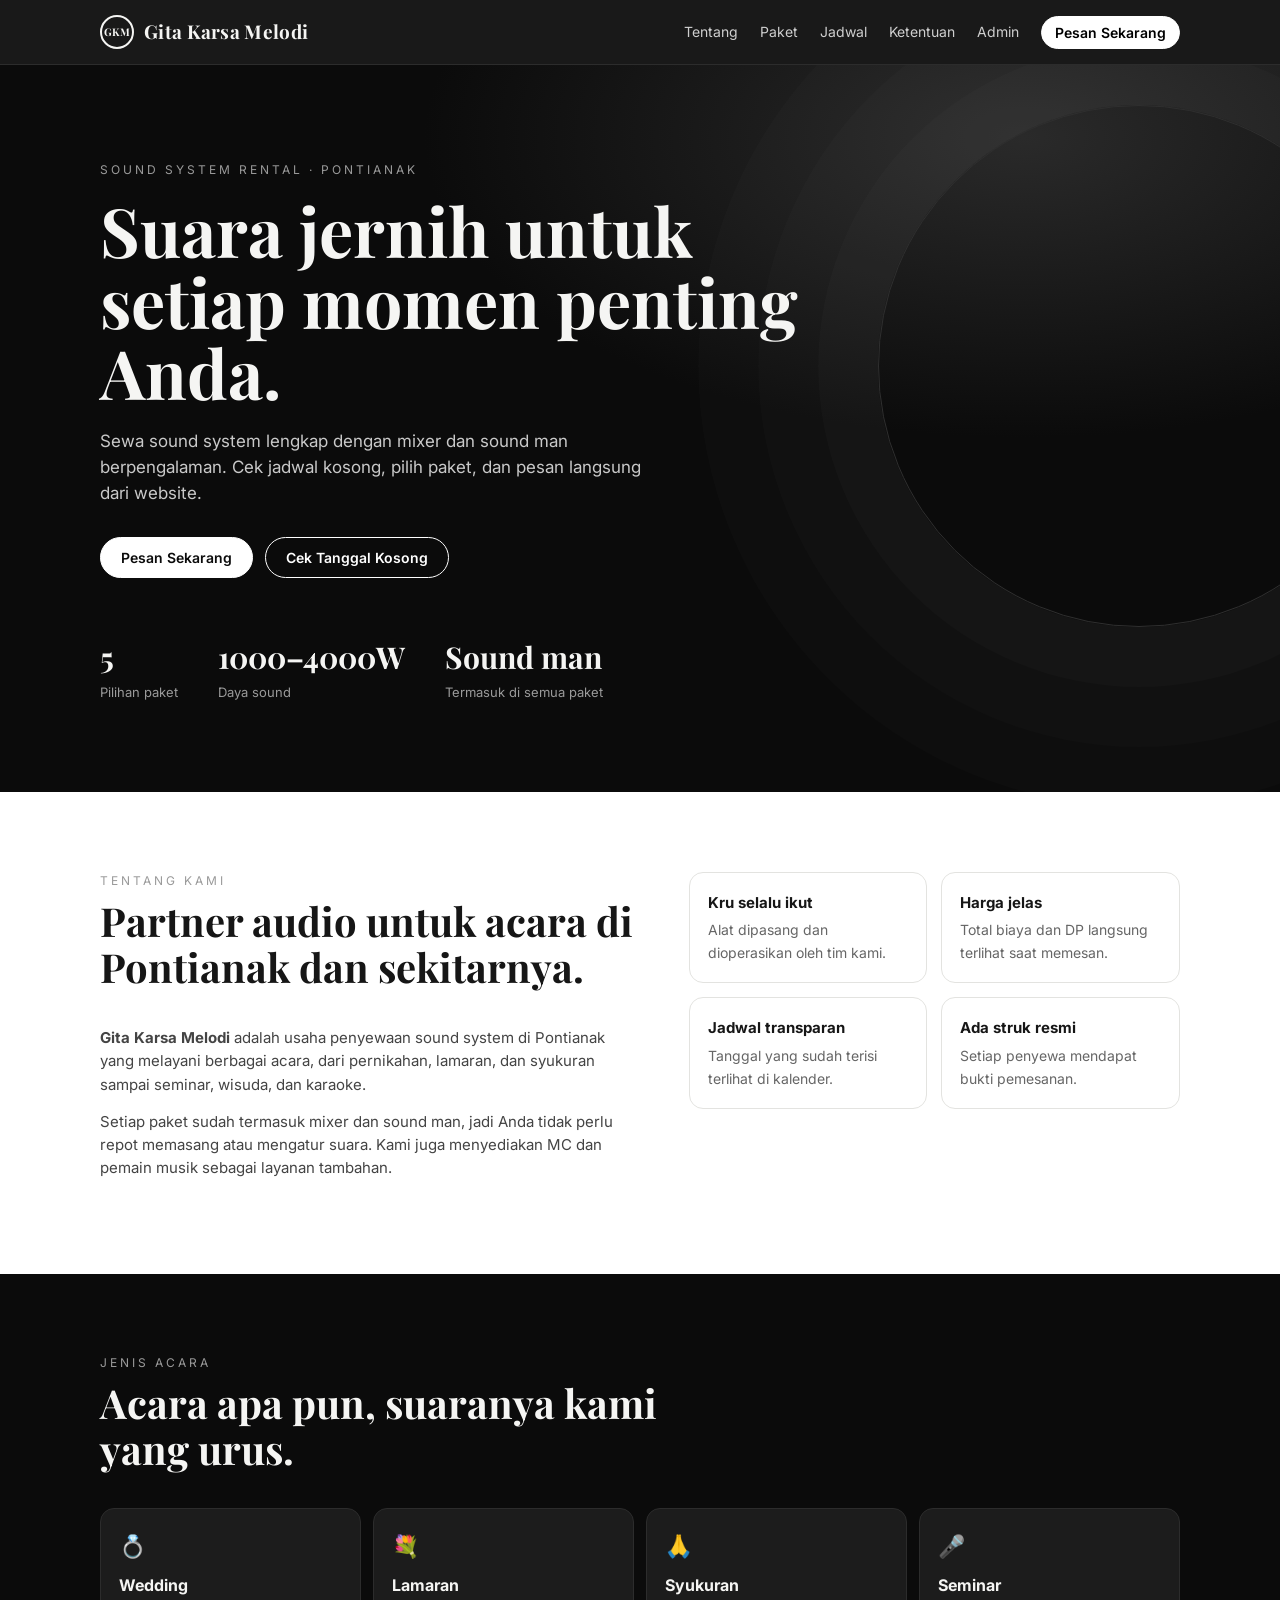
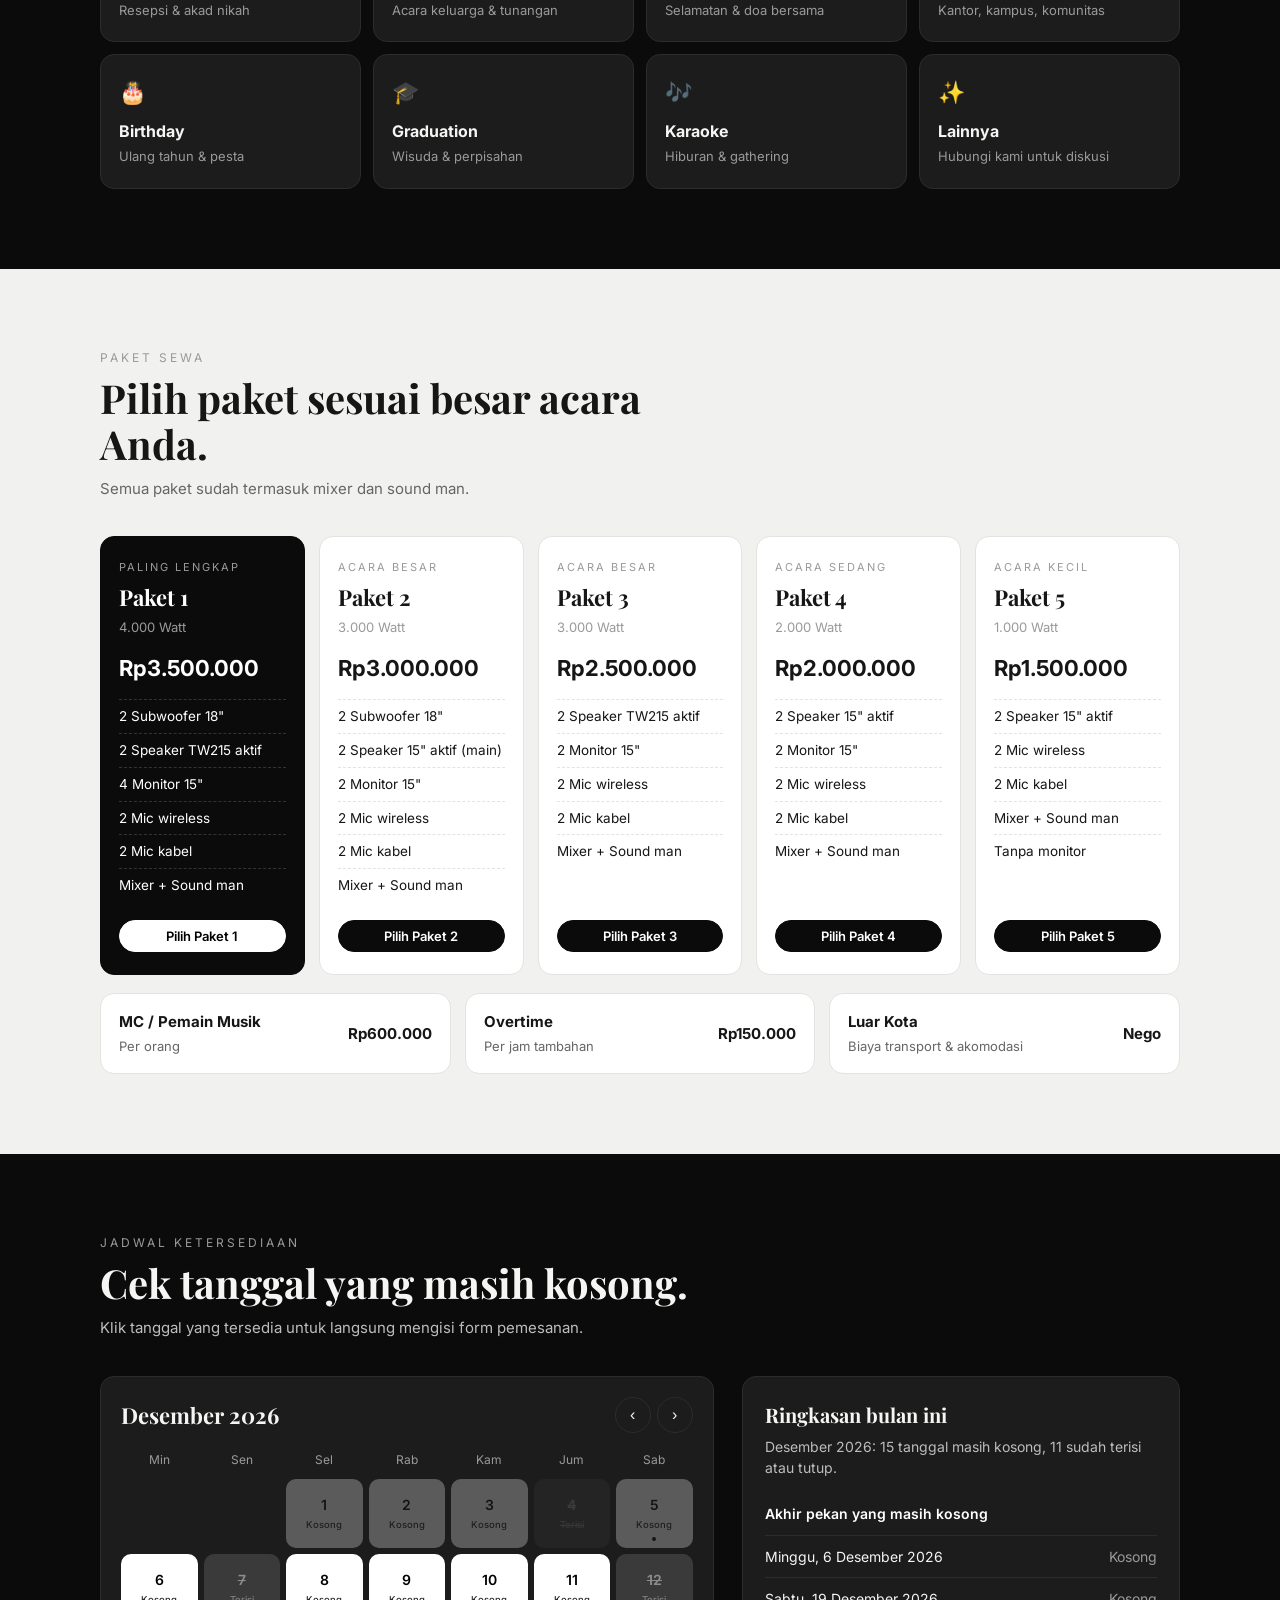
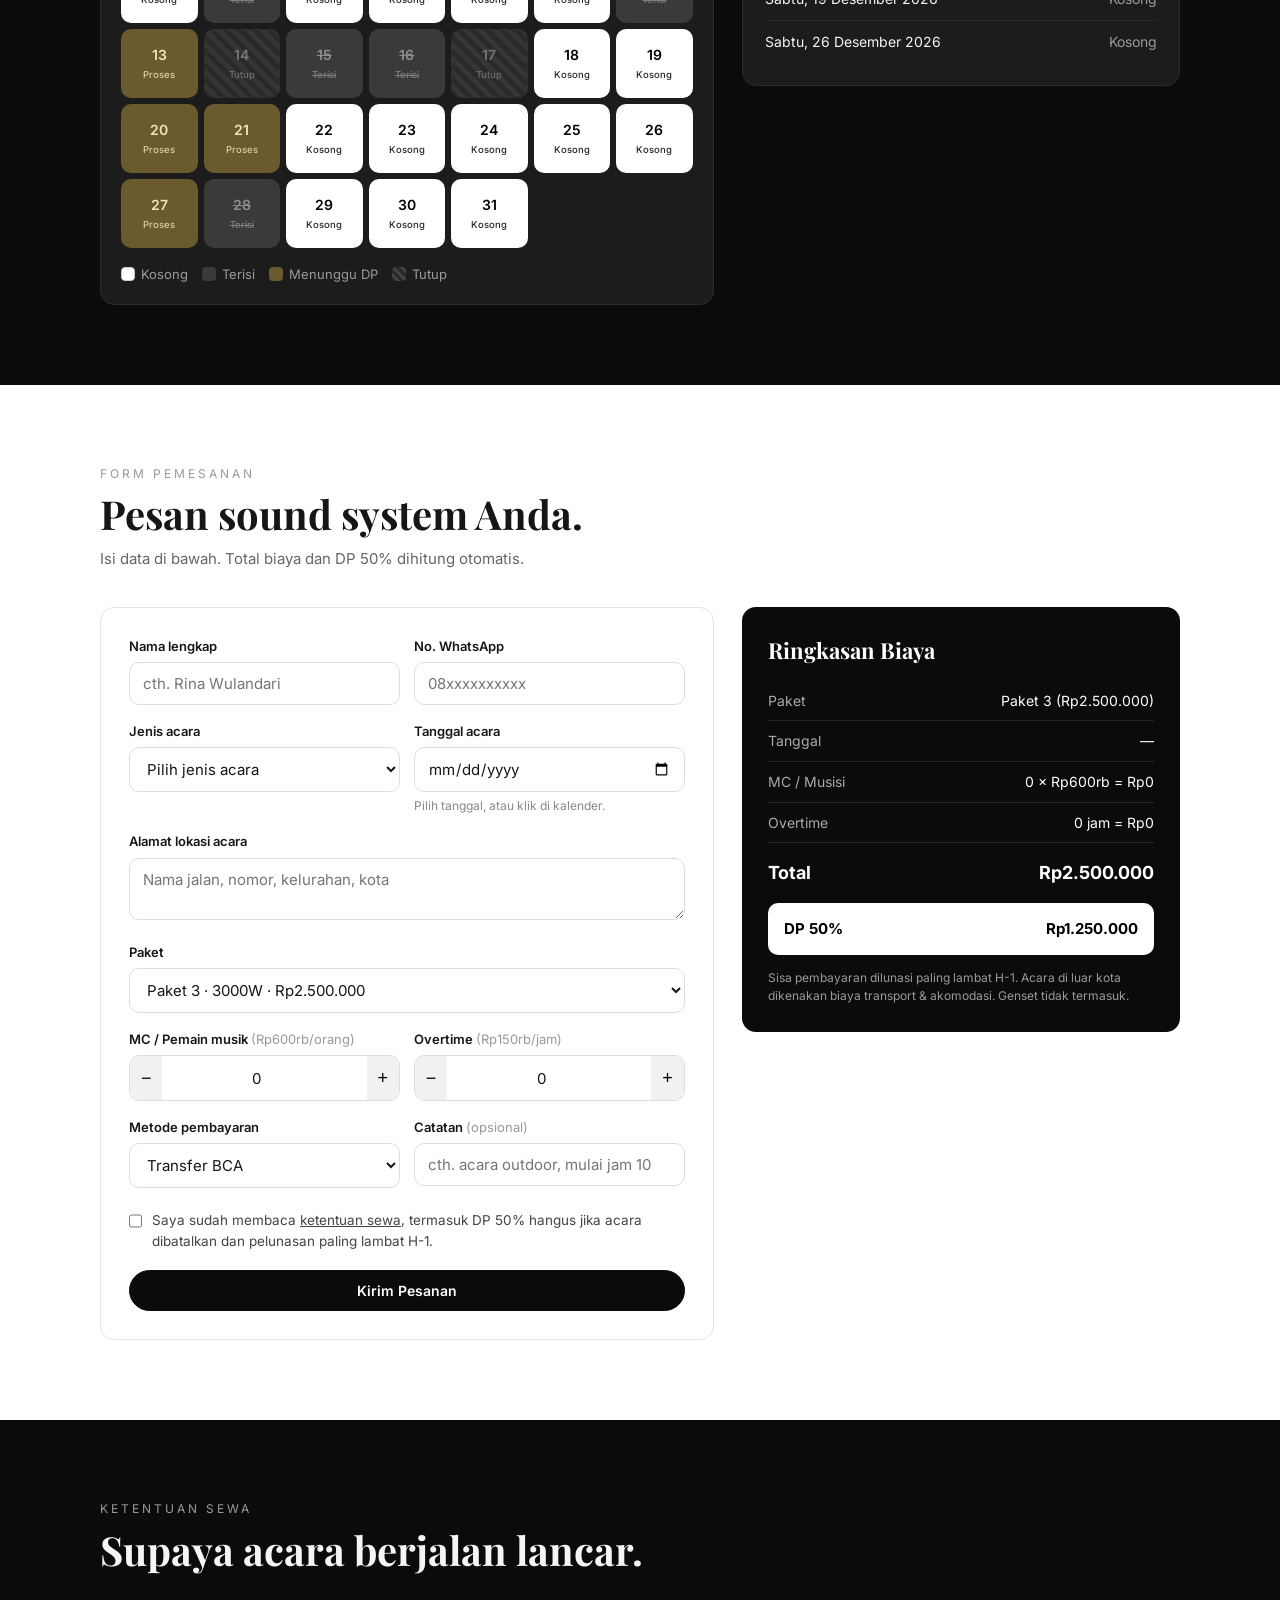
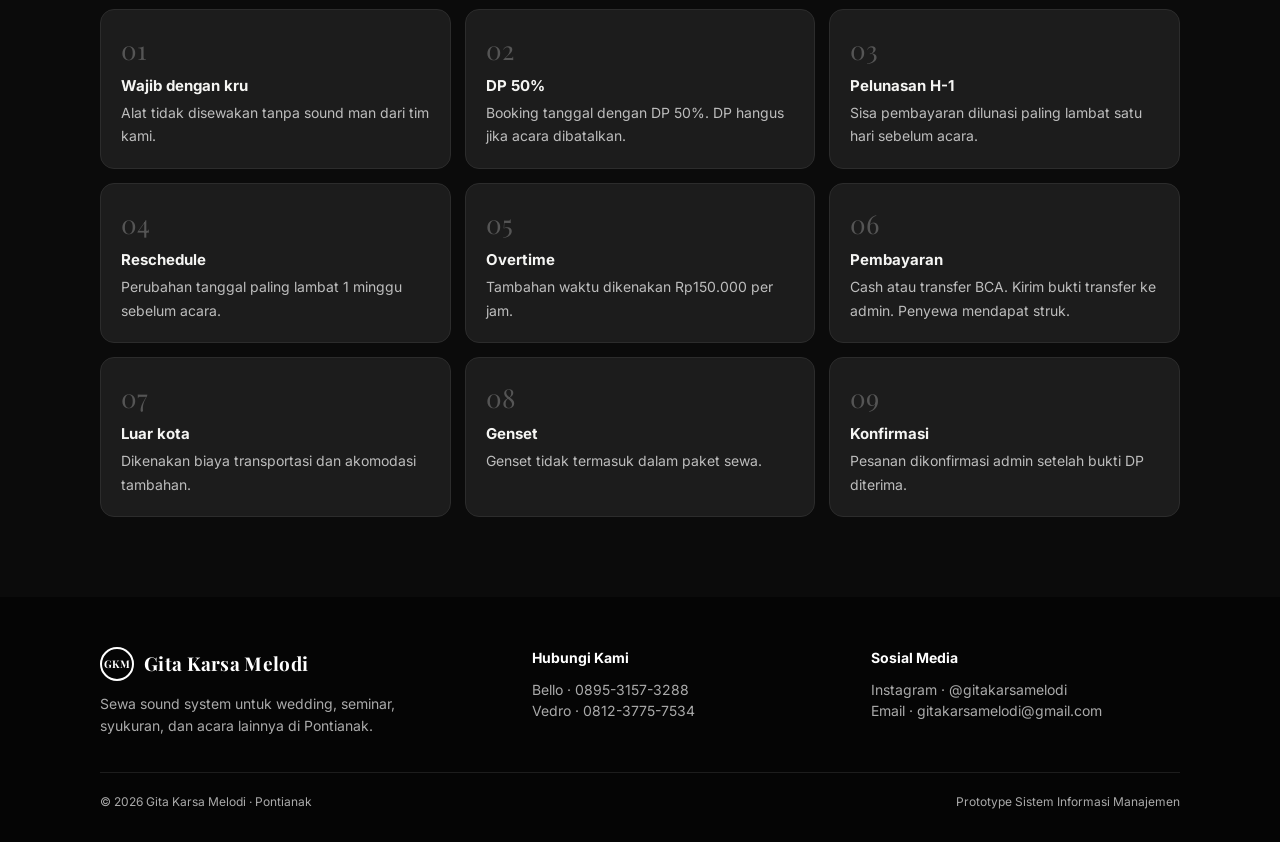
==== index.html @ 129b492a "Add files via upload" ====
<!DOCTYPE html>
<html lang="id">
<head>
  <meta charset="UTF-8">
  <meta name="viewport" content="width=device-width, initial-scale=1.0">
  <title>Gita Karsa Melodi — Sewa Sound System Pontianak</title>
  <link rel="stylesheet" href="assets/style.css">
</head>
<body>

<!-- ================= NAVBAR ================= -->
<nav class="nav">
  <div class="container">
    <a href="#top" class="logo">
      <span class="logo-mark">GKM</span>
      <span class="logo-text">Gita Karsa Melodi</span>
    </a>
    <div class="nav-links">
      <a href="#tentang">Tentang</a>
      <a href="#paket">Paket</a>
      <a href="#jadwal">Jadwal</a>
      <a href="#ketentuan">Ketentuan</a>
      <a href="admin.html">Admin</a>
      <a href="#pesan" class="btn btn-light btn-sm">Pesan Sekarang</a>
    </div>
  </div>
</nav>

<!-- ================= HERO ================= -->
<header class="hero" id="top">
  <div class="container">
    <div class="eyebrow">Sound System Rental · Pontianak</div>
    <h1>Suara jernih untuk setiap momen penting Anda.</h1>
    <p>Sewa sound system lengkap dengan mixer dan sound man berpengalaman. Cek jadwal kosong, pilih paket, dan pesan langsung dari website.</p>
    <div class="actions">
      <a href="#pesan" class="btn btn-light">Pesan Sekarang</a>
      <a href="#jadwal" class="btn btn-ghost-light">Cek Tanggal Kosong</a>
    </div>
    <div class="hero-stats">
      <div><b>5</b><span>Pilihan paket</span></div>
      <div><b>1000–4000W</b><span>Daya sound</span></div>
      <div><b>Sound man</b><span>Termasuk di semua paket</span></div>
    </div>
  </div>
</header>

<!-- ================= TENTANG ================= -->
<section id="tentang">
  <div class="container about-grid">
    <div>
      <div class="section-head">
        <div class="eyebrow">Tentang Kami</div>
        <h2>Partner audio untuk acara di Pontianak dan sekitarnya.</h2>
      </div>
      <p><b>Gita Karsa Melodi</b> adalah usaha penyewaan sound system di Pontianak yang melayani berbagai acara, dari pernikahan, lamaran, dan syukuran sampai seminar, wisuda, dan karaoke.</p>
      <p>Setiap paket sudah termasuk mixer dan sound man, jadi Anda tidak perlu repot memasang atau mengatur suara. Kami juga menyediakan MC dan pemain musik sebagai layanan tambahan.</p>
    </div>
    <div class="values">
      <div class="value"><b>Kru selalu ikut</b><span>Alat dipasang dan dioperasikan oleh tim kami.</span></div>
      <div class="value"><b>Harga jelas</b><span>Total biaya dan DP langsung terlihat saat memesan.</span></div>
      <div class="value"><b>Jadwal transparan</b><span>Tanggal yang sudah terisi terlihat di kalender.</span></div>
      <div class="value"><b>Ada struk resmi</b><span>Setiap penyewa mendapat bukti pemesanan.</span></div>
    </div>
  </div>
</section>

<!-- ================= JENIS ACARA ================= -->
<section class="section-dark">
  <div class="container">
    <div class="section-head">
      <div class="eyebrow">Jenis Acara</div>
      <h2>Acara apa pun, suaranya kami yang urus.</h2>
    </div>
    <div class="events">
      <div class="event"><div class="ic">💍</div><b>Wedding</b><span>Resepsi & akad nikah</span></div>
      <div class="event"><div class="ic">💐</div><b>Lamaran</b><span>Acara keluarga & tunangan</span></div>
      <div class="event"><div class="ic">🙏</div><b>Syukuran</b><span>Selamatan & doa bersama</span></div>
      <div class="event"><div class="ic">🎤</div><b>Seminar</b><span>Kantor, kampus, komunitas</span></div>
      <div class="event"><div class="ic">🎂</div><b>Birthday</b><span>Ulang tahun & pesta</span></div>
      <div class="event"><div class="ic">🎓</div><b>Graduation</b><span>Wisuda & perpisahan</span></div>
      <div class="event"><div class="ic">🎶</div><b>Karaoke</b><span>Hiburan & gathering</span></div>
      <div class="event"><div class="ic">✨</div><b>Lainnya</b><span>Hubungi kami untuk diskusi</span></div>
    </div>
  </div>
</section>

<!-- ================= PAKET ================= -->
<section id="paket" class="section-soft">
  <div class="container">
    <div class="section-head">
      <div class="eyebrow">Paket Sewa</div>
      <h2>Pilih paket sesuai besar acara Anda.</h2>
      <p>Semua paket sudah termasuk mixer dan sound man.</p>
    </div>
    <div class="packages" id="packageList"></div>
    <div class="addons">
      <div class="addon"><div><b>MC / Pemain Musik</b><br><span>Per orang</span></div><b>Rp600.000</b></div>
      <div class="addon"><div><b>Overtime</b><br><span>Per jam tambahan</span></div><b>Rp150.000</b></div>
      <div class="addon"><div><b>Luar Kota</b><br><span>Biaya transport & akomodasi</span></div><b>Nego</b></div>
    </div>
  </div>
</section>

<!-- ================= JADWAL ================= -->
<section id="jadwal" class="section-dark">
  <div class="container">
    <div class="section-head">
      <div class="eyebrow">Jadwal Ketersediaan</div>
      <h2>Cek tanggal yang masih kosong.</h2>
      <p>Klik tanggal yang tersedia untuk langsung mengisi form pemesanan.</p>
    </div>
    <div class="cal-wrap">
      <div class="cal" id="calendar"></div>
      <div class="cal-side">
        <h4>Ringkasan bulan ini</h4>
        <p id="monthSummary">—</p>
        <ul class="upcoming" id="freeWeekends"></ul>
      </div>
    </div>
  </div>
</section>

<!-- ================= FORM PEMESANAN ================= -->
<section id="pesan">
  <div class="container">
    <div class="section-head">
      <div class="eyebrow">Form Pemesanan</div>
      <h2>Pesan sound system Anda.</h2>
      <p>Isi data di bawah. Total biaya dan DP 50% dihitung otomatis.</p>
    </div>
    <div class="order-grid">
      <form class="form-card" id="orderForm" novalidate>
        <div class="form-row">
          <div class="field" data-f="name">
            <label>Nama lengkap</label>
            <input type="text" id="fName" placeholder="cth. Rina Wulandari">
            <div class="err">Nama wajib diisi.</div>
          </div>
          <div class="field" data-f="phone">
            <label>No. WhatsApp</label>
            <input type="tel" id="fPhone" placeholder="08xxxxxxxxxx">
            <div class="err">Masukkan nomor HP yang valid (10–13 digit).</div>
          </div>
        </div>
        <div class="form-row">
          <div class="field" data-f="event">
            <label>Jenis acara</label>
            <select id="fEvent"></select>
            <div class="err">Pilih jenis acara.</div>
          </div>
          <div class="field" data-f="date">
            <label>Tanggal acara</label>
            <input type="date" id="fDate">
            <div class="hint" id="dateHint">Pilih tanggal, atau klik di kalender.</div>
            <div class="err" id="dateErr">Tanggal tidak tersedia.</div>
          </div>
        </div>
        <div class="field" data-f="address">
          <label>Alamat lokasi acara</label>
          <textarea id="fAddress" rows="2" placeholder="Nama jalan, nomor, kelurahan, kota"></textarea>
          <div class="err">Alamat wajib diisi.</div>
        </div>
        <div class="field" data-f="pkg">
          <label>Paket</label>
          <select id="fPkg"></select>
        </div>
        <div class="form-row">
          <div class="field">
            <label>MC / Pemain musik <em>(Rp600rb/orang)</em></label>
            <div class="stepper"><button type="button" data-step="fAddon" data-d="-1">−</button><input type="number" id="fAddon" value="0" min="0" max="10"><button type="button" data-step="fAddon" data-d="1">+</button></div>
          </div>
          <div class="field">
            <label>Overtime <em>(Rp150rb/jam)</em></label>
            <div class="stepper"><button type="button" data-step="fOvertime" data-d="-1">−</button><input type="number" id="fOvertime" value="0" min="0" max="12"><button type="button" data-step="fOvertime" data-d="1">+</button></div>
          </div>
        </div>
        <div class="form-row">
          <div class="field">
            <label>Metode pembayaran</label>
            <select id="fPayment"><option>Transfer BCA</option><option>Cash</option></select>
          </div>
          <div class="field">
            <label>Catatan <em>(opsional)</em></label>
            <input type="text" id="fNotes" placeholder="cth. acara outdoor, mulai jam 10">
          </div>
        </div>
        <label class="check"><input type="checkbox" id="fAgree"> <span>Saya sudah membaca <a href="#ketentuan">ketentuan sewa</a>, termasuk DP 50% hangus jika acara dibatalkan dan pelunasan paling lambat H-1.</span></label>
        <button type="submit" class="btn" id="submitBtn" style="width:100%">Kirim Pesanan</button>
      </form>

      <aside class="summary">
        <h4>Ringkasan Biaya</h4>
        <div class="sum-line"><span>Paket</span><span id="sPkg">—</span></div>
        <div class="sum-line"><span>Tanggal</span><span id="sDate">—</span></div>
        <div class="sum-line"><span>MC / Musisi</span><span id="sAddon">Rp0</span></div>
        <div class="sum-line"><span>Overtime</span><span id="sOt">Rp0</span></div>
        <div class="sum-total"><span>Total</span><span id="sTotal">Rp0</span></div>
        <div class="sum-dp"><span>DP 50%</span><span id="sDp">Rp0</span></div>
        <p class="sum-note">Sisa pembayaran dilunasi paling lambat H-1. Acara di luar kota dikenakan biaya transport & akomodasi. Genset tidak termasuk.</p>
      </aside>
    </div>
  </div>
</section>

<!-- ================= KETENTUAN ================= -->
<section id="ketentuan" class="section-dark">
  <div class="container">
    <div class="section-head">
      <div class="eyebrow">Ketentuan Sewa</div>
      <h2>Supaya acara berjalan lancar.</h2>
    </div>
    <div class="terms">
      <div class="term"><div class="num">01</div><b>Wajib dengan kru</b><span>Alat tidak disewakan tanpa sound man dari tim kami.</span></div>
      <div class="term"><div class="num">02</div><b>DP 50%</b><span>Booking tanggal dengan DP 50%. DP hangus jika acara dibatalkan.</span></div>
      <div class="term"><div class="num">03</div><b>Pelunasan H-1</b><span>Sisa pembayaran dilunasi paling lambat satu hari sebelum acara.</span></div>
      <div class="term"><div class="num">04</div><b>Reschedule</b><span>Perubahan tanggal paling lambat 1 minggu sebelum acara.</span></div>
      <div class="term"><div class="num">05</div><b>Overtime</b><span>Tambahan waktu dikenakan Rp150.000 per jam.</span></div>
      <div class="term"><div class="num">06</div><b>Pembayaran</b><span>Cash atau transfer BCA. Kirim bukti transfer ke admin. Penyewa mendapat struk.</span></div>
      <div class="term"><div class="num">07</div><b>Luar kota</b><span>Dikenakan biaya transportasi dan akomodasi tambahan.</span></div>
      <div class="term"><div class="num">08</div><b>Genset</b><span>Genset tidak termasuk dalam paket sewa.</span></div>
      <div class="term"><div class="num">09</div><b>Konfirmasi</b><span>Pesanan dikonfirmasi admin setelah bukti DP diterima.</span></div>
    </div>
  </div>
</section>

<!-- ================= FOOTER ================= -->
<footer>
  <div class="container">
    <div class="foot-grid">
      <div>
        <div class="logo"><span class="logo-mark" style="border-color:#fff;color:#fff">GKM</span><span class="logo-text">Gita Karsa Melodi</span></div>
        <p style="margin-top:12px;max-width:320px">Sewa sound system untuk wedding, seminar, syukuran, dan acara lainnya di Pontianak.</p>
      </div>
      <div>
        <h5>Hubungi Kami</h5>
        <p>Bello · <a href="https://wa.me/6289531573288" target="_blank">0895-3157-3288</a></p>
        <p>Vedro · <a href="https://wa.me/6281237757534" target="_blank">0812-3775-7534</a></p>
      </div>
      <div>
        <h5>Sosial Media</h5>
        <p>Instagram · @gitakarsamelodi</p>
        <p>Email · gitakarsamelodi@gmail.com</p>
      </div>
    </div>
    <div class="copy"><span>© 2026 Gita Karsa Melodi · Pontianak</span><span>Prototype Sistem Informasi Manajemen</span></div>
  </div>
</footer>

<!-- ================= MODAL STRUK ================= -->
<div class="modal-bg" id="receiptModal">
  <div class="modal" id="receipt"></div>
</div>
<div class="toast" id="toast"></div>

<script src="assets/data.js"></script>
<script src="assets/calendar.js"></script>
<script src="assets/app.js"></script>
</body>
</html>
---- assets/style.css ----
@import url('https://fonts.googleapis.com/css2?family=Inter:wght@400;500;600;700&family=Playfair+Display:wght@600;700&display=swap');

:root {
  --black: #0b0b0b;
  --ink: #161616;
  --card: #1c1c1c;
  --line: #2c2c2c;
  --muted: #9a9a9a;
  --white: #f5f5f3;
  --paper: #ffffff;
  --soft: #f1f1ef;
  --ok: #1f8a4c;
  --warn: #b7791f;
  --bad: #c0392b;
  --radius: 14px;
  --serif: 'Playfair Display', Georgia, serif;
  --sans: 'Inter', -apple-system, Segoe UI, Roboto, Arial, sans-serif;
}
* { box-sizing: border-box; margin: 0; padding: 0; }
html { scroll-behavior: smooth; }
body { font-family: var(--sans); background: var(--paper); color: var(--ink); line-height: 1.55; font-size: 15px; }
a { color: inherit; }
img { max-width: 100%; }
.container { max-width: 1120px; margin: 0 auto; padding: 0 20px; }

/* ---------- nav ---------- */
.nav { position: sticky; top: 0; z-index: 50; background: rgba(11,11,11,.94); backdrop-filter: blur(8px); color: var(--white); border-bottom: 1px solid var(--line); }
.nav .container { display: flex; align-items: center; justify-content: space-between; height: 64px; gap: 16px; }
.logo { display: flex; align-items: center; gap: 10px; text-decoration: none; }
.logo-mark { width: 34px; height: 34px; border: 2px solid var(--white); border-radius: 50%; display: grid; place-items: center; font-family: var(--serif); font-weight: 700; font-size: 10.5px; letter-spacing: .3px; flex-shrink: 0; }
.logo-text { font-family: var(--serif); font-size: 19px; font-weight: 700; letter-spacing: .3px; white-space: nowrap; }
.nav-links { display: flex; gap: 22px; align-items: center; }
.nav-links a { text-decoration: none; font-size: 14px; color: #cfcfcf; }
.nav-links a:hover { color: #fff; }
.nav-links a.btn-light { color: #000; }
.btn { display: inline-flex; align-items: center; justify-content: center; gap: 8px; padding: 11px 20px; border-radius: 999px; border: 1.5px solid var(--black); background: var(--black); color: #fff; font: 600 14px var(--sans); cursor: pointer; text-decoration: none; transition: .15s; }
.btn:hover { transform: translateY(-1px); }
.btn-light { background: #fff; color: var(--black); border-color: #fff; }
.btn-ghost { background: transparent; color: var(--black); }
.btn-ghost-light { background: transparent; color: #fff; border-color: #fff; }
.btn-sm { padding: 7px 13px; font-size: 13px; }
.btn-danger { background: var(--bad); border-color: var(--bad); }
.btn-ok { background: var(--ok); border-color: var(--ok); }
.btn:disabled { opacity: .4; cursor: not-allowed; transform: none; }

/* ---------- hero ---------- */
.hero { background: radial-gradient(1000px 500px at 80% 10%, #2a2a2a 0%, var(--black) 60%); color: var(--white); padding: 96px 0 88px; position: relative; overflow: hidden; }
.hero::after { content: ''; position: absolute; right: -120px; top: 40px; width: 520px; height: 520px; border-radius: 50%; border: 1px solid #2f2f2f; box-shadow: 0 0 0 60px rgba(255,255,255,.015), 0 0 0 120px rgba(255,255,255,.012), 0 0 0 180px rgba(255,255,255,.01); }
.hero .eyebrow { text-transform: uppercase; letter-spacing: 3px; font-size: 12px; color: var(--muted); }
.hero h1 { font-family: var(--serif); font-size: clamp(38px, 6vw, 68px); line-height: 1.05; margin: 14px 0 20px; max-width: 760px; }
.hero p { color: #c9c9c9; max-width: 560px; font-size: 17px; }
.hero .actions { display: flex; gap: 12px; margin-top: 30px; flex-wrap: wrap; position: relative; z-index: 1; }
.hero-stats { display: flex; gap: 40px; margin-top: 56px; flex-wrap: wrap; position: relative; z-index: 1; }
.hero-stats b { display: block; font-family: var(--serif); font-size: 30px; }
.hero-stats span { color: var(--muted); font-size: 13px; }

/* ---------- sections ---------- */
section { padding: 80px 0; }
.section-dark { background: var(--black); color: var(--white); }
.section-soft { background: var(--soft); }
.section-head { margin-bottom: 36px; max-width: 640px; }
.section-head .eyebrow { text-transform: uppercase; letter-spacing: 3px; font-size: 12px; color: var(--muted); }
.section-head h2 { font-family: var(--serif); font-size: clamp(28px, 4vw, 40px); line-height: 1.15; margin-top: 8px; }
.section-head p { color: #666; margin-top: 10px; }
.section-dark .section-head p { color: #bdbdbd; }

.about-grid { display: grid; grid-template-columns: 1.1fr 1fr; gap: 48px; align-items: start; }
.about-grid p { color: #444; margin-bottom: 14px; }
.values { display: grid; grid-template-columns: 1fr 1fr; gap: 14px; }
.value { border: 1px solid #e3e3e0; border-radius: var(--radius); padding: 18px; }
.value b { display: block; margin-bottom: 4px; }
.value span { color: #666; font-size: 14px; }

.events { display: grid; grid-template-columns: repeat(4, 1fr); gap: 12px; }
.event { border: 1px solid var(--line); border-radius: var(--radius); padding: 20px 18px; background: var(--card); }
.event .ic { font-size: 22px; }
.event b { display: block; margin-top: 10px; font-size: 16px; }
.event span { color: var(--muted); font-size: 13px; }

/* ---------- packages ---------- */
.packages { display: grid; grid-template-columns: repeat(5, 1fr); gap: 14px; }
.pkg { border: 1px solid #e3e3e0; border-radius: var(--radius); padding: 22px 18px; display: flex; flex-direction: column; background: #fff; transition: .15s; }
.pkg:hover { border-color: var(--black); }
.pkg.featured { background: var(--black); color: #fff; border-color: var(--black); }
.pkg .tag { font-size: 11px; text-transform: uppercase; letter-spacing: 2px; color: var(--muted); }
.pkg h3 { font-family: var(--serif); font-size: 22px; margin: 4px 0 2px; }
.pkg .watt { font-size: 13px; color: var(--muted); }
.pkg .price { font-size: 22px; font-weight: 700; margin: 14px 0; }
.pkg ul { list-style: none; font-size: 13.5px; flex: 1; margin-bottom: 18px; }
.pkg li { padding: 6px 0; border-top: 1px dashed #e3e3e0; }
.pkg.featured li { border-color: #333; }
.pkg .btn { width: 100%; }
.pkg.featured .btn { background: #fff; color: #000; border-color: #fff; }
.addons { display: grid; grid-template-columns: repeat(3, 1fr); gap: 14px; margin-top: 18px; }
.addon { background: #fff; border: 1px solid #e3e3e0; border-radius: var(--radius); padding: 16px 18px; display: flex; justify-content: space-between; gap: 12px; align-items: center; }
.addon b { font-size: 15px; }
.addon span { color: #666; font-size: 13px; }

/* ---------- calendar ---------- */
.cal-wrap { display: grid; grid-template-columns: 1.4fr 1fr; gap: 28px; align-items: start; }
.cal { background: var(--card); border: 1px solid var(--line); border-radius: var(--radius); padding: 20px; }
.cal-light { background: #fff; border-color: #e3e3e0; color: var(--ink); }
.cal-head { display: flex; justify-content: space-between; align-items: center; margin-bottom: 14px; }
.cal-head h3 { font-family: var(--serif); font-size: 22px; }
.cal-nav { display: flex; gap: 6px; }
.cal-nav button { width: 36px; height: 36px; border-radius: 50%; border: 1px solid var(--line); background: transparent; color: inherit; cursor: pointer; font-size: 16px; }
.cal-light .cal-nav button { border-color: #ddd; }
.cal-grid { display: grid; grid-template-columns: repeat(7, 1fr); gap: 6px; }
.cal-dow { text-align: center; font-size: 12px; color: var(--muted); padding: 4px 0; }
.cal-day { aspect-ratio: 1 / .9; border-radius: 10px; display: flex; flex-direction: column; align-items: center; justify-content: center; font-size: 14px; font-weight: 600; cursor: pointer; border: 1px solid transparent; position: relative; user-select: none; }
.cal-day small { font-size: 9.5px; font-weight: 500; opacity: .85; margin-top: 2px; }
.cal-day.empty { cursor: default; }
.cal-day.free { background: #fff; color: #000; }
.cal-light .cal-day.free { background: #f4f4f2; }
.cal-day.free:hover { outline: 2px solid #fff; }
.cal-light .cal-day.free:hover { outline: 2px solid #000; }
.cal-day.booked { background: #3a3a3a; color: #8d8d8d; cursor: not-allowed; text-decoration: line-through; }
.cal-light .cal-day.booked { background: #111; color: #888; }
.cal-day.pending { background: #6b5a2e; color: #f5e3b3; cursor: not-allowed; }
.cal-light .cal-day.pending { background: #f6e7c1; color: #7a5a12; }
.cal-day.blocked { background: repeating-linear-gradient(45deg, #2a2a2a, #2a2a2a 5px, #353535 5px, #353535 10px); color: #777; cursor: not-allowed; }
.cal-light .cal-day.blocked { background: repeating-linear-gradient(45deg, #e6e6e6, #e6e6e6 5px, #f3f3f3 5px, #f3f3f3 10px); color: #999; }
.cal-day.past { opacity: .28; cursor: not-allowed; }
.cal-day.selected { outline: 3px solid #fff !important; }
.cal-light .cal-day.selected { outline: 3px solid #000 !important; }
.cal-day.today::after { content: ''; position: absolute; bottom: 6px; width: 4px; height: 4px; border-radius: 50%; background: currentColor; }
.legend { display: flex; flex-wrap: wrap; gap: 14px; margin-top: 16px; font-size: 13px; color: var(--muted); }
.legend i { display: inline-block; width: 14px; height: 14px; border-radius: 4px; vertical-align: -2px; margin-right: 6px; }
.lg-free { background: #fff; border: 1px solid #ccc; }
.lg-booked { background: #3a3a3a; }
.lg-pending { background: #6b5a2e; }
.lg-blocked { background: repeating-linear-gradient(45deg, #2a2a2a, #2a2a2a 3px, #444 3px, #444 6px); }
.cal-light .lg-booked { background: #111; }
.cal-light .lg-pending { background: #f6e7c1; }
.cal-light .lg-blocked { background: repeating-linear-gradient(45deg, #ddd, #ddd 3px, #f3f3f3 3px, #f3f3f3 6px); }
.cal-side { background: var(--card); border: 1px solid var(--line); border-radius: var(--radius); padding: 22px; }
.cal-side h4 { font-family: var(--serif); font-size: 20px; margin-bottom: 6px; }
.cal-side p { color: #bdbdbd; font-size: 14px; }
.upcoming { list-style: none; margin-top: 14px; }
.upcoming li { display: flex; justify-content: space-between; padding: 10px 0; border-top: 1px solid var(--line); font-size: 14px; }
.upcoming li span { color: var(--muted); }

/* ---------- form ---------- */
.order-grid { display: grid; grid-template-columns: 1.4fr 1fr; gap: 28px; align-items: start; }
.form-card { background: #fff; border: 1px solid #e3e3e0; border-radius: var(--radius); padding: 28px; }
.form-row { display: grid; grid-template-columns: 1fr 1fr; gap: 14px; }
.field { margin-bottom: 16px; }
.field label { display: block; font-size: 13px; font-weight: 600; margin-bottom: 6px; }
.field label em { font-style: normal; color: var(--muted); font-weight: 400; }
.field input, .field select, .field textarea { width: 100%; padding: 11px 13px; border: 1.5px solid #ddd; border-radius: 10px; font: 15px var(--sans); background: #fff; color: var(--ink); }
.field input:focus, .field select:focus, .field textarea:focus { outline: none; border-color: var(--black); }
.field .hint { font-size: 12px; color: #888; margin-top: 5px; }
.field .err { font-size: 12px; color: var(--bad); margin-top: 5px; display: none; }
.field.invalid input, .field.invalid select { border-color: var(--bad); }
.field.invalid .err { display: block; }
.stepper { display: flex; align-items: center; border: 1.5px solid #ddd; border-radius: 10px; overflow: hidden; }
.stepper button { width: 44px; height: 44px; border: 0; background: var(--soft); font-size: 18px; cursor: pointer; }
.stepper input { border: 0 !important; text-align: center; border-radius: 0 !important; }
.check { display: flex; gap: 10px; align-items: flex-start; font-size: 13.5px; color: #444; margin: 6px 0 18px; }
.check input { margin-top: 3px; width: 16px; height: 16px; accent-color: #000; }

.summary { background: var(--black); color: #fff; border-radius: var(--radius); padding: 26px; position: sticky; top: 84px; }
.summary h4 { font-family: var(--serif); font-size: 22px; margin-bottom: 14px; }
.sum-line { display: flex; justify-content: space-between; padding: 9px 0; border-bottom: 1px solid #262626; font-size: 14px; gap: 10px; }
.sum-line span:first-child { color: #aaa; }
.sum-total { display: flex; justify-content: space-between; padding: 16px 0 6px; font-size: 18px; font-weight: 700; }
.sum-dp { display: flex; justify-content: space-between; background: #fff; color: #000; padding: 14px 16px; border-radius: 10px; margin-top: 10px; font-weight: 700; }
.sum-note { font-size: 12px; color: #9a9a9a; margin-top: 14px; }

/* ---------- terms ---------- */
.terms { display: grid; grid-template-columns: repeat(3, 1fr); gap: 14px; }
.term { border: 1px solid var(--line); background: var(--card); border-radius: var(--radius); padding: 20px; }
.term .num { font-family: var(--serif); font-size: 26px; color: #555; }
.term b { display: block; margin: 4px 0; }
.term span { color: #bdbdbd; font-size: 14px; }

/* ---------- footer ---------- */
footer { background: #050505; color: #aaa; padding: 50px 0 30px; font-size: 14px; }
.foot-grid { display: grid; grid-template-columns: 1.3fr 1fr 1fr; gap: 30px; }
footer h5 { color: #fff; font-size: 14px; margin-bottom: 10px; }
footer .logo-text { color: #fff; }
footer a { text-decoration: none; }
footer a:hover { color: #fff; }
.copy { border-top: 1px solid #1d1d1d; margin-top: 36px; padding-top: 20px; font-size: 12px; display: flex; justify-content: space-between; flex-wrap: wrap; gap: 10px; }

/* ---------- modal ---------- */
.modal-bg { position: fixed; inset: 0; background: rgba(0,0,0,.6); display: none; align-items: center; justify-content: center; z-index: 100; padding: 20px; }
.modal-bg.show { display: flex; }
.modal { background: #fff; border-radius: 18px; max-width: 520px; width: 100%; max-height: 92vh; overflow: auto; }
.receipt-head { background: var(--black); color: #fff; padding: 24px 26px; border-radius: 18px 18px 0 0; }
.receipt-head .ok { display: inline-block; background: #fff; color: #000; border-radius: 999px; padding: 4px 12px; font-size: 12px; font-weight: 700; margin-bottom: 10px; }
.receipt-head h3 { font-family: var(--serif); font-size: 24px; }
.receipt-body { padding: 22px 26px 26px; }
.receipt-body .sum-line { border-color: #eee; }
.receipt-body .sum-line span:first-child { color: #777; }
.pay-box { background: var(--soft); border-radius: 12px; padding: 16px; margin: 16px 0; font-size: 14px; }
.pay-box b { font-size: 16px; }
.modal-actions { display: flex; gap: 10px; flex-wrap: wrap; }

.toast { position: fixed; bottom: 24px; left: 50%; transform: translateX(-50%) translateY(120px); background: #000; color: #fff; padding: 12px 20px; border-radius: 999px; font-size: 14px; z-index: 200; transition: .3s; opacity: 0; visibility: hidden; }
.toast.show { transform: translateX(-50%) translateY(0); opacity: 1; visibility: visible; }

/* ---------- responsive ---------- */
@media (max-width: 980px) {
  .packages { grid-template-columns: repeat(2, 1fr); }
  .events { grid-template-columns: repeat(2, 1fr); }
  .about-grid, .cal-wrap, .order-grid, .foot-grid { grid-template-columns: 1fr; }
  .terms, .addons { grid-template-columns: 1fr; }
  .summary { position: static; }
  .nav-links a:not(.btn) { display: none; }
}
@media (max-width: 560px) {
  .packages { grid-template-columns: 1fr; }
  .form-row { grid-template-columns: 1fr; }
  .logo-text { font-size: 16px; }
  .cal-day small { display: none; }
}
@media print {
  .nav, footer, .no-print { display: none !important; }
}

@media print {
  body:has(.modal-bg.show) > *:not(.modal-bg) { display: none !important; }
  .modal-bg.show { position: static; background: none; padding: 0; }
  .modal-actions { display: none; }
}

/* =================== ADMIN =================== */
.admin-body { background: var(--soft); }
.login { min-height: 100vh; display: grid; place-items: center; background: var(--black); padding: 20px; }
.login-card { background: #fff; border-radius: 18px; padding: 34px; width: 100%; max-width: 380px; }
.login-card h2 { font-family: var(--serif); margin: 14px 0 4px; }
.login-card p { color: #777; font-size: 14px; margin-bottom: 18px; }
.admin-shell { display: none; }
.admin-shell.show { display: block; }
.tabs { display: flex; gap: 4px; background: var(--black); padding: 0 20px; overflow-x: auto; }
.tabs button { background: none; border: 0; color: #999; font: 600 14px var(--sans); padding: 14px 16px; cursor: pointer; border-bottom: 2px solid transparent; white-space: nowrap; }
.tabs button.active { color: #fff; border-color: #fff; }
.admin-main { padding: 28px 0 60px; }
.page { display: none; }
.page.active { display: block; }
.page-head { display: flex; justify-content: space-between; align-items: flex-end; gap: 16px; margin-bottom: 20px; flex-wrap: wrap; }
.page-head h2 { font-family: var(--serif); font-size: 30px; }
.page-head p { color: #777; font-size: 14px; }
.kpis { display: grid; grid-template-columns: repeat(4, 1fr); gap: 14px; margin-bottom: 18px; }
.kpi { background: #fff; border-radius: var(--radius); padding: 18px 20px; border: 1px solid #e6e6e3; }
.kpi.dark { background: var(--black); color: #fff; border-color: var(--black); }
.kpi span { font-size: 12.5px; color: #888; display: block; }
.kpi b { display: block; font-size: 24px; margin-top: 6px; letter-spacing: -.3px; }
.kpi small { color: #888; font-size: 12px; }
.grid-2 { display: grid; grid-template-columns: 1fr 1fr; gap: 14px; margin-bottom: 14px; }
.grid-3 { display: grid; grid-template-columns: 2fr 1fr; gap: 14px; margin-bottom: 14px; }
.panel { background: #fff; border-radius: var(--radius); border: 1px solid #e6e6e3; padding: 20px; min-width: 0; }
.panel h3 { font-size: 15px; margin-bottom: 2px; }
.panel .sub { color: #888; font-size: 12.5px; margin-bottom: 16px; }
.vbars { display: flex; align-items: flex-end; gap: 10px; height: 220px; padding-top: 22px; border-bottom: 1px solid #e3e3e0; }
.vbar { flex: 1; display: flex; flex-direction: column; align-items: center; justify-content: flex-end; height: 100%; min-width: 0; }
.vbar .bar { width: 100%; max-width: 46px; background: #111; border-radius: 6px 6px 0 0; position: relative; min-height: 2px; }
.vbar .bar.future { background: repeating-linear-gradient(45deg, #9a9a9a, #9a9a9a 4px, #bdbdbd 4px, #bdbdbd 8px); }
.vbar .val { font-size: 11px; color: #555; margin-bottom: 4px; white-space: nowrap; }
.vlabels { display: flex; gap: 10px; margin-top: 6px; }
.vlabels span { flex: 1; text-align: center; font-size: 11.5px; color: #777; }
.hbars { display: flex; flex-direction: column; gap: 11px; }
.hbar { display: grid; grid-template-columns: 92px 1fr 104px; gap: 10px; align-items: center; font-size: 13px; }
.hbar .track { background: #f0f0ee; border-radius: 6px; height: 22px; overflow: hidden; }
.hbar .fill { background: #111; height: 100%; border-radius: 6px; display: flex; align-items: center; justify-content: flex-end; padding-right: 7px; color: #fff; font-size: 11px; font-weight: 600; }
.hbar .num { text-align: right; color: #555; font-size: 12.5px; }
.insights { list-style: none; }
.insights li { padding: 10px 0 10px 26px; border-top: 1px solid #eee; font-size: 14px; position: relative; }
.insights li::before { content: '→'; position: absolute; left: 2px; color: #999; }
.insights li:first-child { border-top: 0; }
.rec li::before { content: '✓'; color: var(--ok); }
.chart-legend { display: flex; gap: 14px; font-size: 12px; color: #777; margin-top: 10px; }
.chart-legend i { display: inline-block; width: 12px; height: 12px; border-radius: 3px; vertical-align: -2px; margin-right: 5px; background: #111; }
.chart-legend i.f { background: repeating-linear-gradient(45deg, #9a9a9a, #9a9a9a 3px, #bdbdbd 3px, #bdbdbd 6px); }

.toolbar { display: flex; gap: 10px; flex-wrap: wrap; margin-bottom: 14px; }
.toolbar input, .toolbar select { padding: 9px 12px; border: 1.5px solid #ddd; border-radius: 10px; font: 14px var(--sans); background: #fff; }
.toolbar input { flex: 1; min-width: 200px; }
.table-wrap { background: #fff; border-radius: var(--radius); border: 1px solid #e6e6e3; overflow-x: auto; }
table { width: 100%; border-collapse: collapse; font-size: 13.5px; }
th { text-align: left; font-size: 12px; text-transform: uppercase; letter-spacing: .6px; color: #888; padding: 12px 14px; border-bottom: 1px solid #eee; white-space: nowrap; background: #fafaf8; }
td { padding: 12px 14px; border-bottom: 1px solid #f1f1ef; vertical-align: top; }
tr:hover td { background: #fcfcfa; }
td .muted { color: #888; font-size: 12px; }
.badge { display: inline-block; padding: 3px 10px; border-radius: 999px; font-size: 12px; font-weight: 600; white-space: nowrap; }
.b-pending { background: #f6e7c1; color: #7a5a12; }
.b-confirmed { background: #dfeee5; color: #1f6b3f; }
.b-lunas { background: #111; color: #fff; }
.b-cancelled { background: #f6dcd8; color: #9b2c20; }
.actions-cell { display: flex; gap: 6px; flex-wrap: wrap; }
.actions-cell .btn { padding: 5px 10px; font-size: 12px; }

.day-panel h3 { font-family: var(--serif); font-size: 22px; margin-bottom: 6px; }
.day-panel .field { margin-top: 12px; }
.block-list { list-style: none; margin-top: 10px; }
.block-list li { display: flex; justify-content: space-between; align-items: center; padding: 10px 0; border-top: 1px solid #eee; font-size: 14px; gap: 10px; }

@media (max-width: 980px) {
  .kpis { grid-template-columns: repeat(2, 1fr); }
  .grid-2, .grid-3 { grid-template-columns: 1fr; }
}

.btn-del { color: var(--bad); border-color: #e3b5ae; }
.btn-del.btn-danger { color: #fff; border-color: var(--bad); }
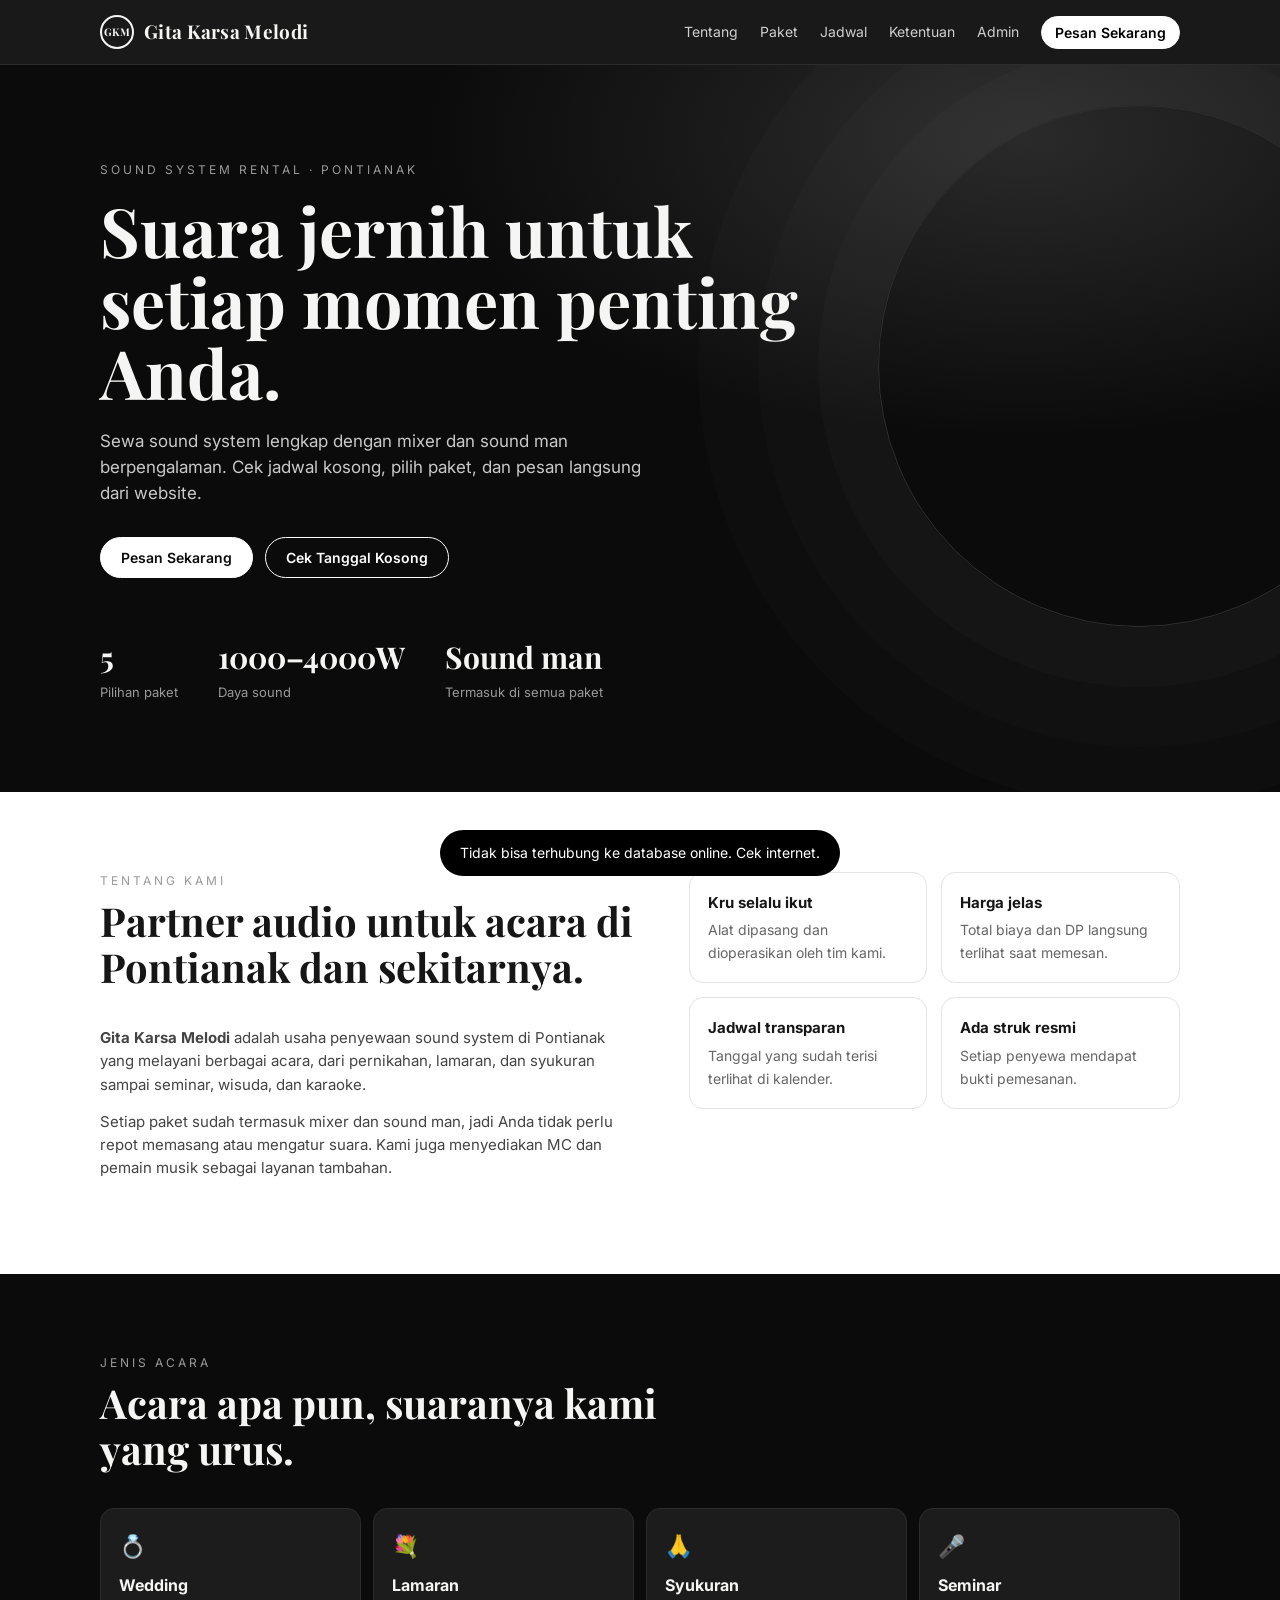
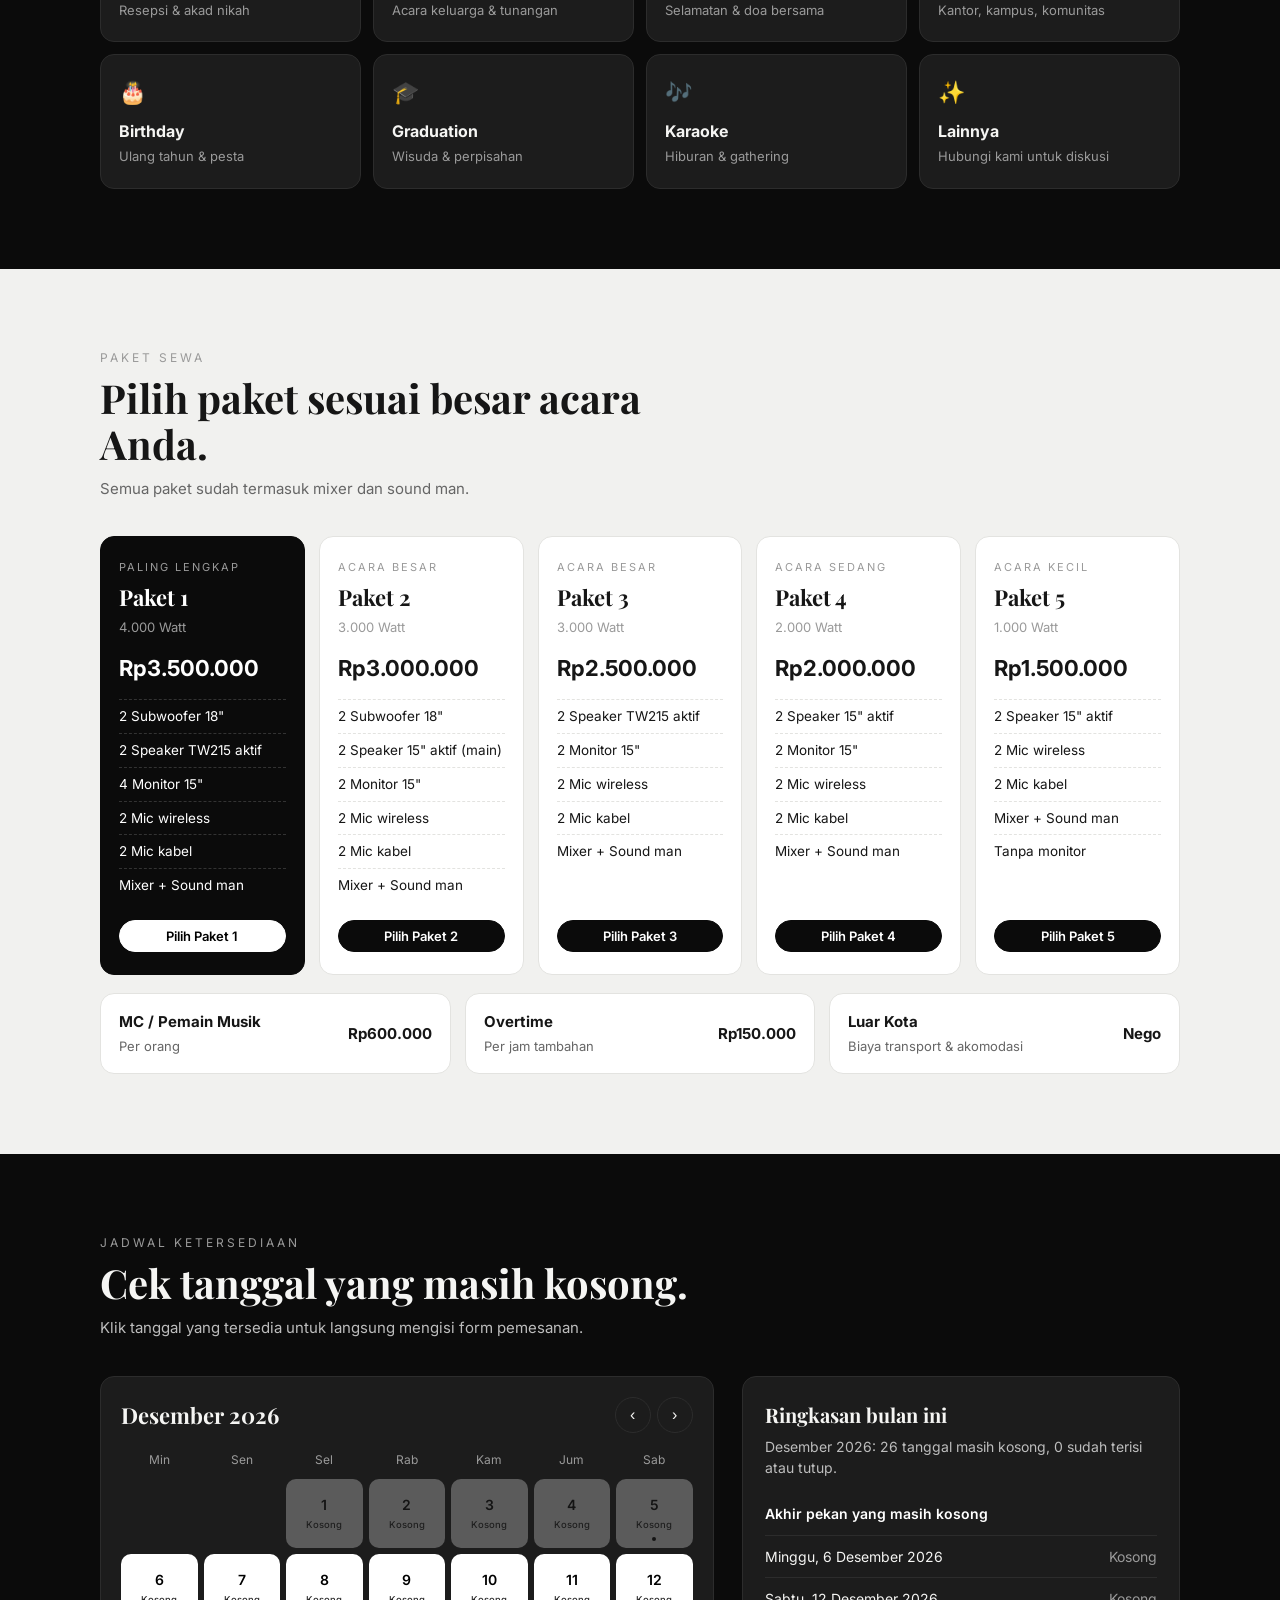
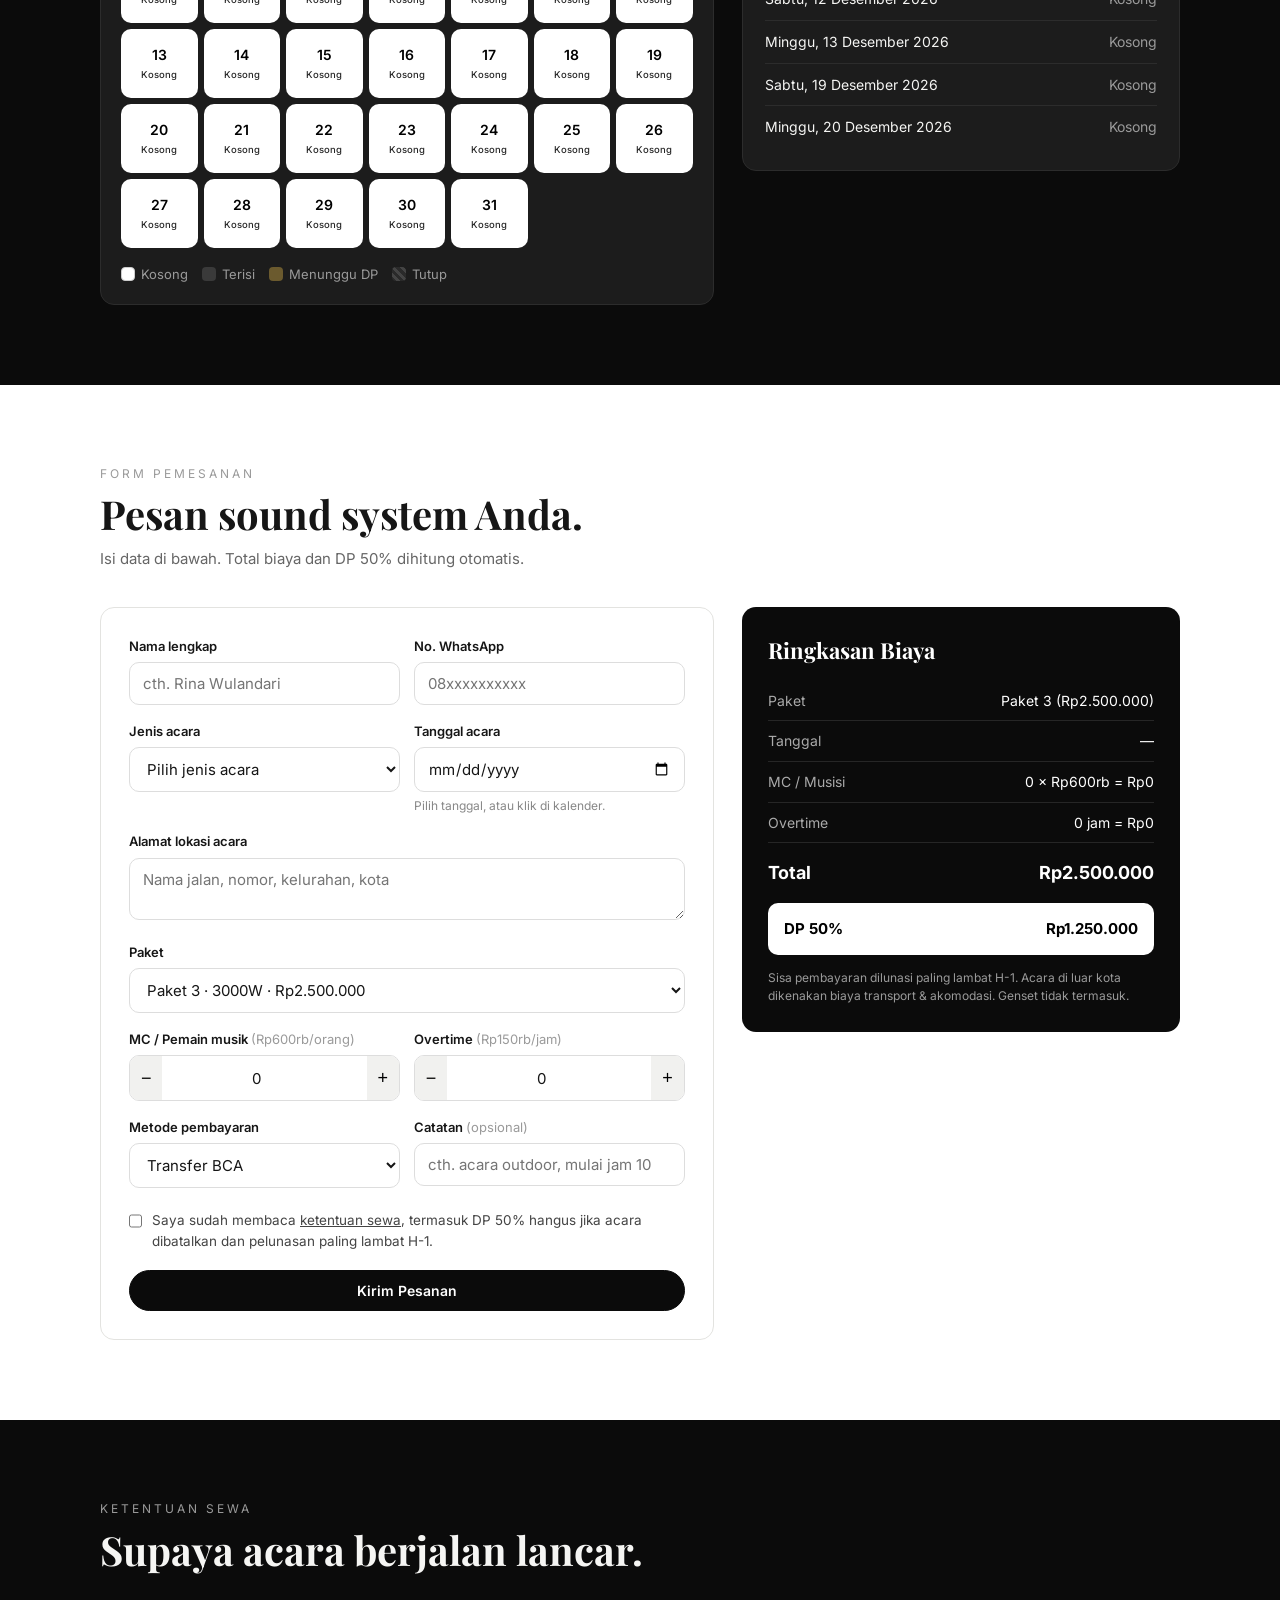
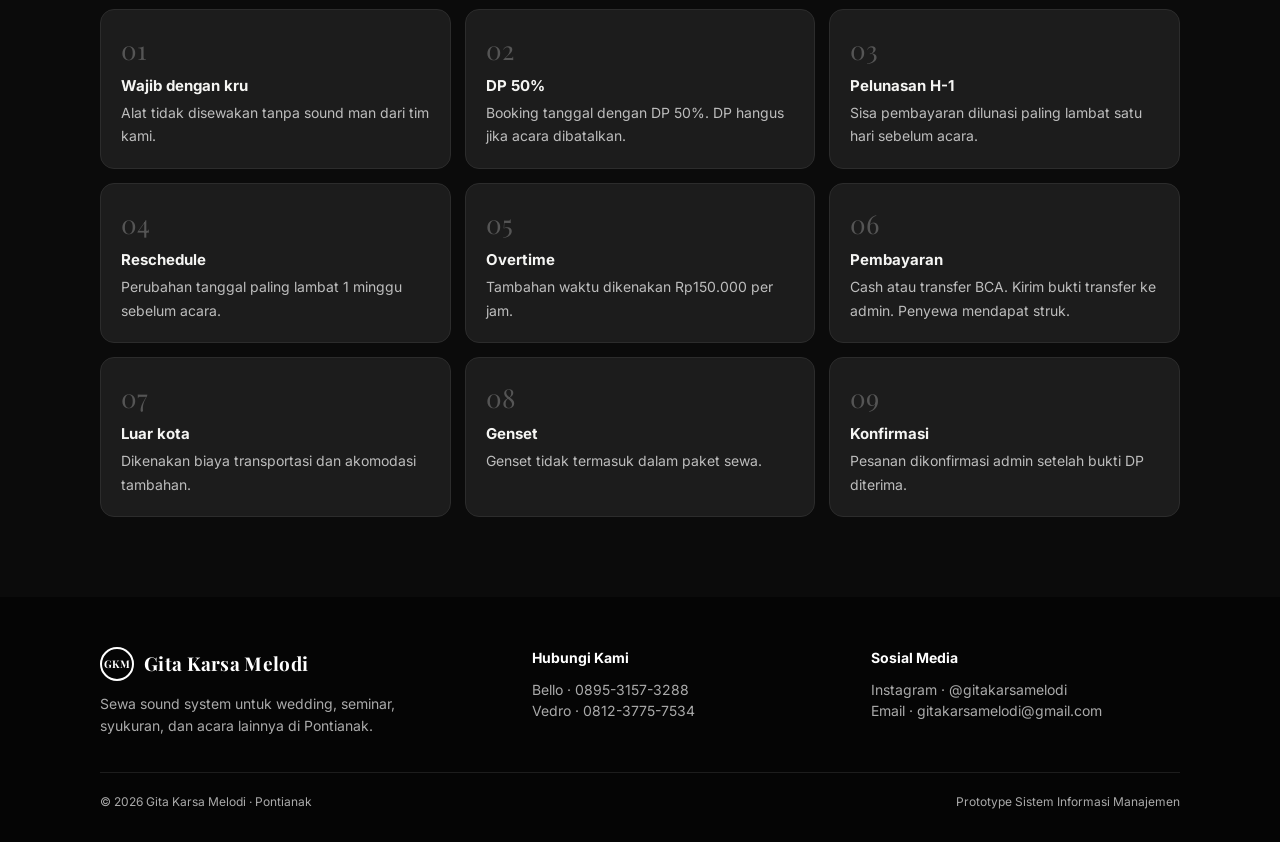
==== commit 05eb526a: "Add files via upload" ====
--- a/index.html
+++ b/index.html
@@ -252,6 +252,7 @@
 </div>
 <div class="toast" id="toast"></div>
 
+<script src="assets/config.js"></script>
 <script src="assets/data.js"></script>
 <script src="assets/calendar.js"></script>
 <script src="assets/app.js"></script>
